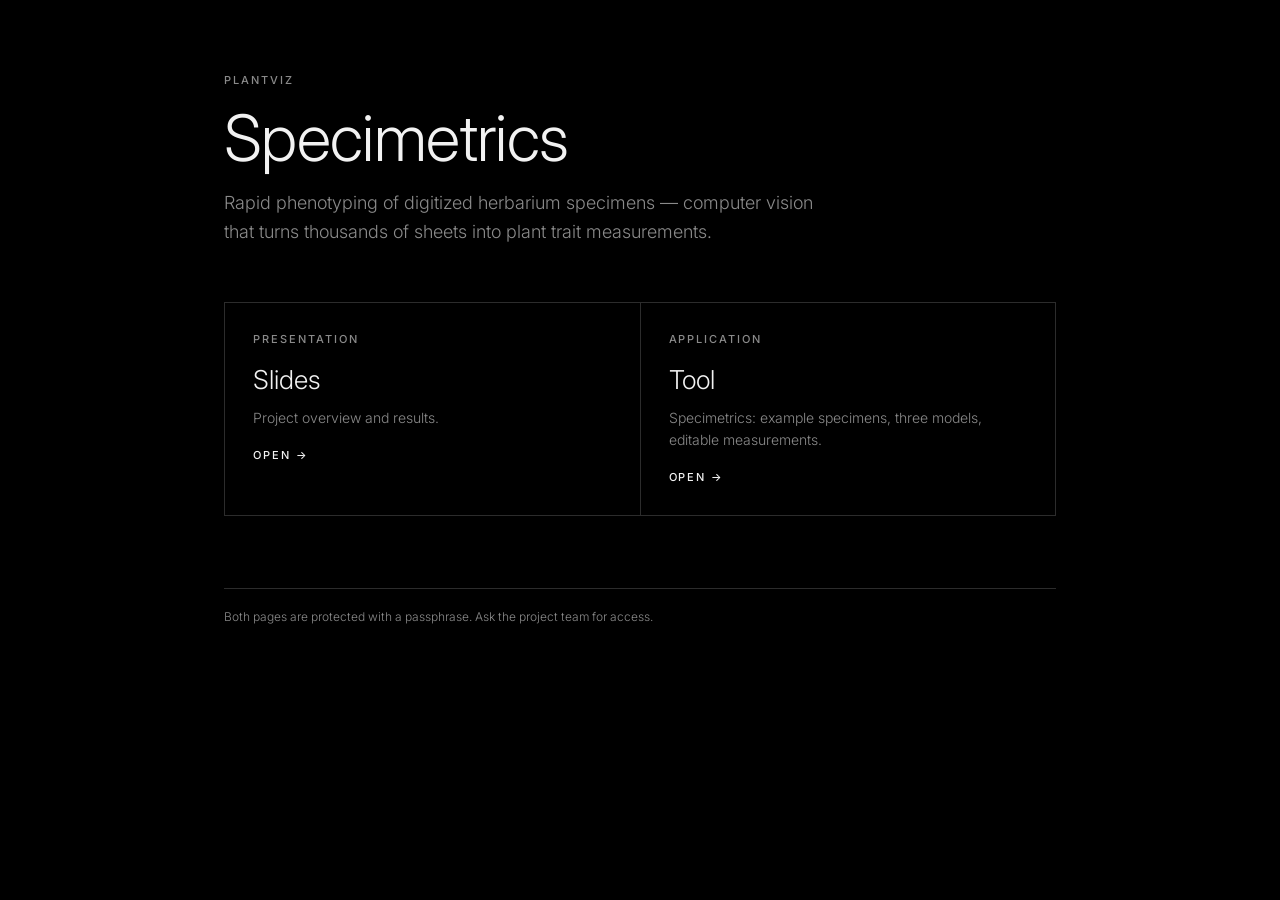
==== index.html @ 06198c8f "Publish site 2026-10-23 11:51" ====
<!doctype html>
<html lang="en">
<head>
<meta charset="utf-8">
<meta name="viewport" content="width=device-width, initial-scale=1">
<title>PlantViz</title>
<meta name="robots" content="noindex">
<link rel="preconnect" href="https://fonts.googleapis.com">
<link href="https://fonts.googleapis.com/css2?family=Inter:wght@300;400;500&display=swap" rel="stylesheet">
<link rel="stylesheet" href="assets/style.css">
</head>
<body>
<main class="wrap">
  <div class="k">PlantViz</div>
  <h1>Specimetrics</h1>
  <p class="lead">Rapid phenotyping of digitized herbarium specimens — computer vision that turns thousands of sheets into plant trait measurements.</p>
  <div class="cards">
    <a class="card" href="slides/">
      <div class="k">Presentation</div>
      <h2>Slides</h2>
      <p>Project overview and results.</p>
      <div class="go">Open →</div>
    </a>
    <a class="card" href="tool/">
      <div class="k">Application</div>
      <h2>Tool</h2>
      <p>Specimetrics: example specimens, three models, editable measurements.</p>
      <div class="go">Open →</div>
    </a>
  </div>
  <footer>Both pages are protected with a passphrase. Ask the project team for access.</footer>
</main>
</body>
</html>
---- assets/style.css ----
:root { --bg: #000; --fg: #f2f2f2; --dim: #8a8a8a; --faint: #2c2c2c; --accent: #7ee787; }
* { box-sizing: border-box; margin: 0; padding: 0; }
html, body { min-height: 100%; background: var(--bg); color: var(--fg); font: 300 16px/1.6 Inter, system-ui, sans-serif;
  -webkit-font-smoothing: antialiased; }
a { color: var(--fg); text-decoration: none; border-bottom: 1px solid var(--faint); }
a:hover { border-color: var(--fg); }
.k { font-size: 11px; font-weight: 500; letter-spacing: .18em; text-transform: uppercase; color: var(--dim); }
.wrap { max-width: 880px; margin: 0 auto; padding: 72px 24px; }
h1 { font-weight: 300; font-size: clamp(36px, 6vw, 64px); line-height: 1.05; letter-spacing: -.01em; margin: 14px 0 18px; }
.lead { color: var(--dim); max-width: 620px; font-size: 18px; }
.cards { display: grid; grid-template-columns: repeat(auto-fit, minmax(240px, 1fr)); gap: 1px; background: var(--faint); margin-top: 56px; border: 1px solid var(--faint); }
.card { background: var(--bg); padding: 28px; display: block; border: none; }
.card:hover { background: #0c0c0c; }
.card h2 { font-weight: 300; font-size: 26px; margin: 10px 0 6px; }
.card p { color: var(--dim); font-size: 14px; }
.card .go { margin-top: 18px; font-size: 11px; font-weight: 500; letter-spacing: .18em; text-transform: uppercase; }
footer { color: var(--dim); font-size: 12px; margin-top: 72px; border-top: 1px solid var(--faint); padding-top: 18px; }
.btn { display: inline-block; margin-top: 28px; padding: 12px 20px; background: var(--fg); color: #000; border: none;
  font-size: 11px; font-weight: 500; letter-spacing: .18em; text-transform: uppercase; }
.btn:hover { opacity: .85; }
ul.plain { list-style: none; margin-top: 24px; } ul.plain li { padding: 10px 0; border-top: 1px solid var(--faint); color: var(--dim); }
ul.plain li b { color: var(--fg); font-weight: 400; }
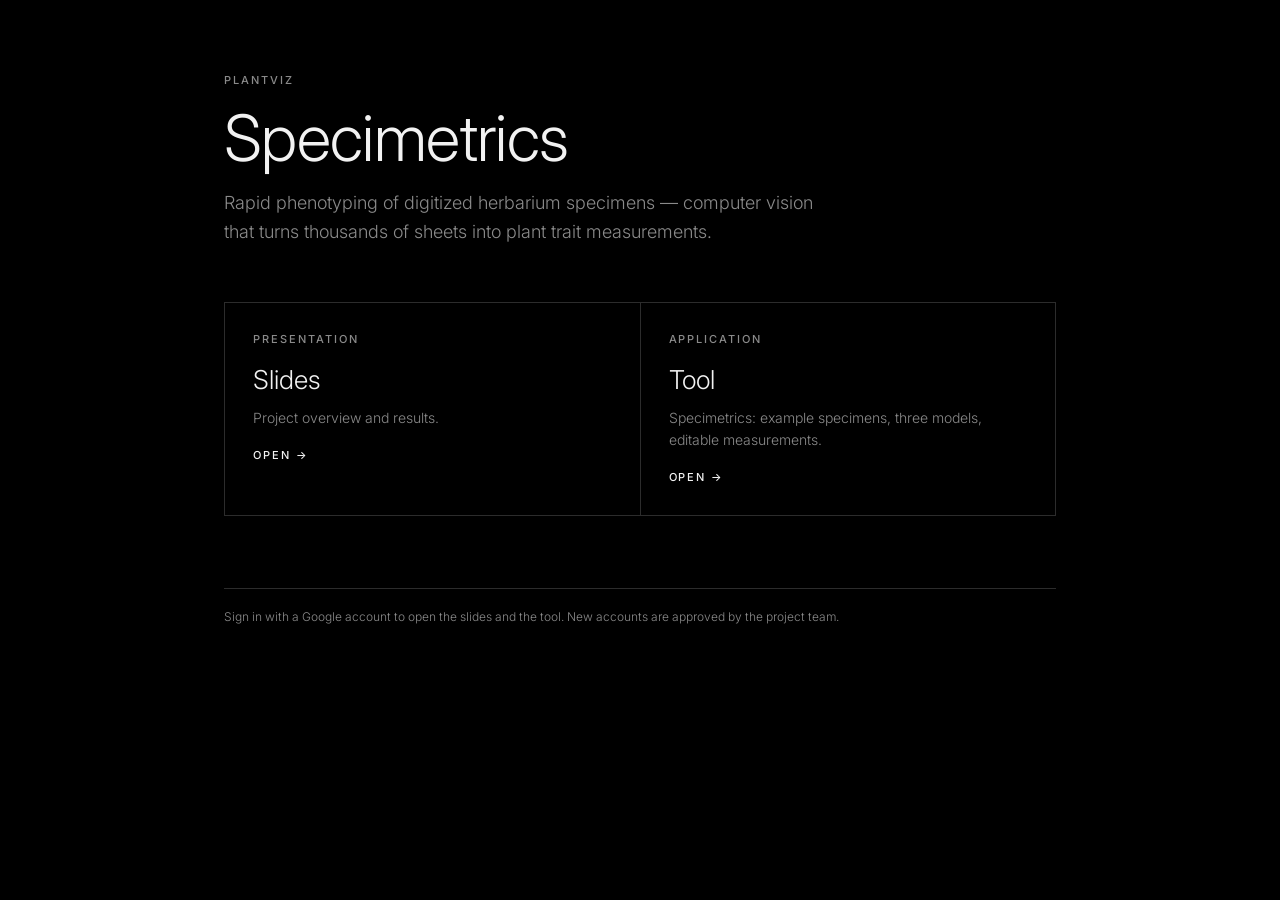
==== commit 0ad6f0d1: "Publish site 2026-11-12 15:22" ====
--- a/index.html
+++ b/index.html
@@ -28,7 +28,7 @@
       <div class="go">Open →</div>
     </a>
   </div>
-  <footer>Both pages are protected with a passphrase. Ask the project team for access.</footer>
+  <footer>Sign in with a Google account to open the slides and the tool. New accounts are approved by the project team.</footer>
 </main>
 </body>
 </html>
